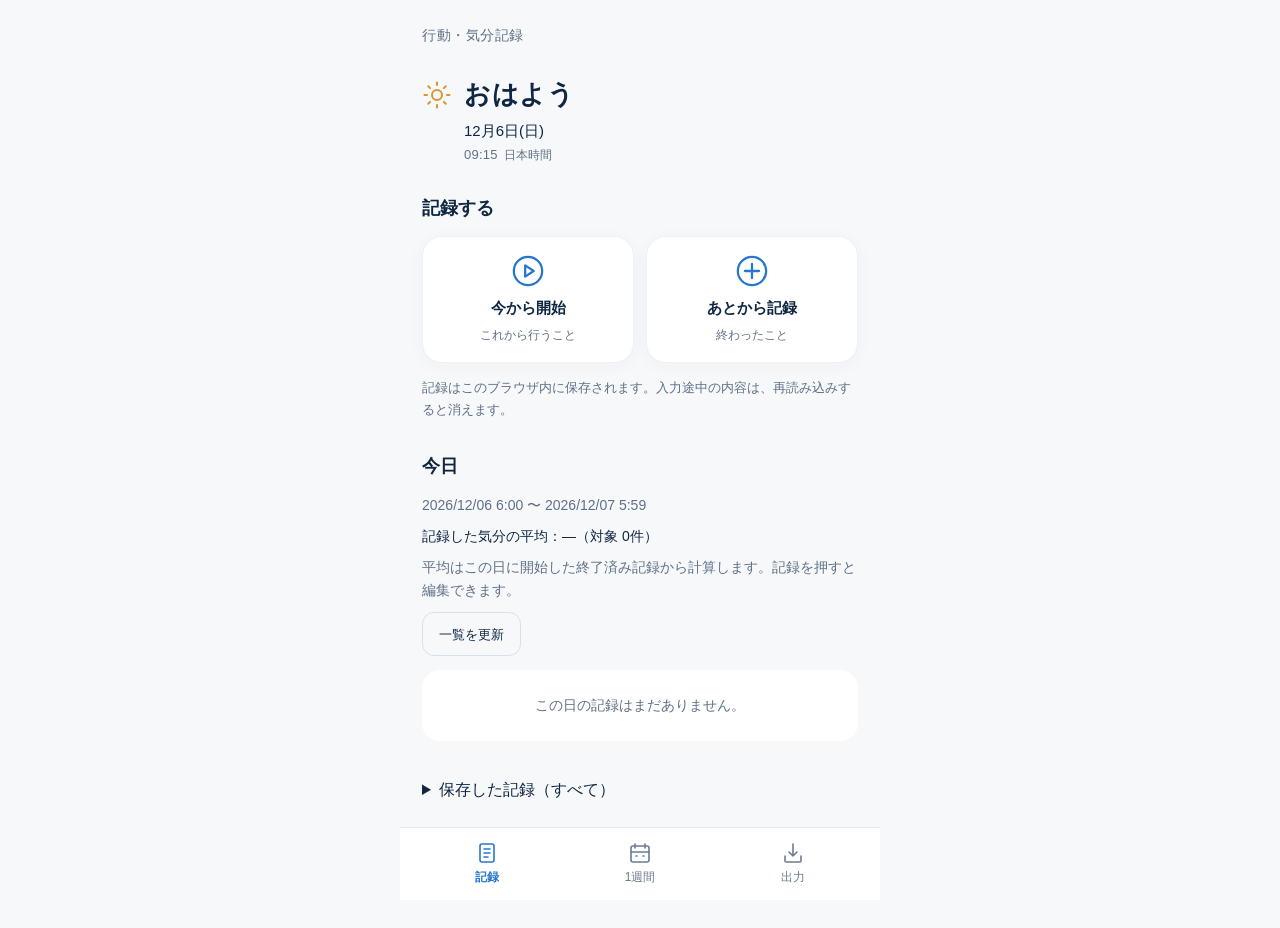
==== docs/index.html @ 2b141ae0 "Initial commit" ====
<!doctype html>
<html lang="ja">
<head>
  <meta charset="utf-8">
  <meta name="viewport" content="width=device-width, initial-scale=1, viewport-fit=cover">
  <meta name="theme-color" content="#f6f7f8">
  <meta name="description" content="日々の行動・気分・体調を記録するアプリ">
  <title>行動・気分記録</title>
  <link rel="icon" href="data:,">
  <link rel="manifest" href="./manifest.webmanifest">
  <link rel="apple-touch-icon" href="./icons/apple-touch-icon.png">
  <meta name="apple-mobile-web-app-capable" content="yes">
  <meta name="apple-mobile-web-app-status-bar-style" content="default">
  <meta name="apple-mobile-web-app-title" content="行動・気分">
  <link rel="stylesheet" href="./styles/main.css">
  <script src="./scripts/app.js" defer></script>
  <script src="./scripts/date-time.js" defer></script>
  <script src="./scripts/db.js" defer></script>
  <script src="./scripts/week.js" defer></script>
  <script src="./scripts/records.js" defer></script>
  <script src="./scripts/print.js" defer></script>
  <script src="./scripts/backup.js" defer></script>
  <script src="./scripts/backup-ui.js" defer></script>
  <script src="./scripts/pwa.js" defer></script>
</head>
<body data-current-page="record">
  <a class="skip-link" href="#main">本文へ移動</a>
  <div class="app-shell">
    <header class="app-header"><h1>行動・気分記録</h1></header>
    <main id="main" tabindex="-1">
      <section id="record" aria-labelledby="record-heading">
        <div class="date-panel"><div class="greeting-line"><svg viewBox="0 0 24 24" aria-hidden="true"><circle cx="12" cy="12" r="4"/><path d="M12 2v2M12 20v2M2 12h2M20 12h2M5 5l1.5 1.5M17.5 17.5 19 19M5 19l1.5-1.5M17.5 6.5 19 5"/></svg><p id="greeting">こんにちは</p></div><p id="current-date">日付を読み込み中</p><div class="clock-line"><time id="current-time" aria-label="現在時刻（日本時間）">--:--</time><span>日本時間</span></div></div>
        <p id="record-message" role="status" class="input-feedback"></p>
        <section id="active-section" aria-labelledby="active-heading" hidden><h2 id="active-heading">進行中</h2><div id="active-record"></div></section>
        <h2 id="record-heading">記録する</h2>
        <div class="record-options">
          <button class="record-option" type="button" data-record-mode="now" aria-pressed="false" aria-controls="record-form"><svg viewBox="0 0 24 24" aria-hidden="true"><circle cx="12" cy="12" r="10"/><path d="m10 8 6 4-6 4Z"/></svg><span>今から開始</span><small>これから行うこと</small></button>
          <button class="record-option" type="button" data-record-mode="past" aria-pressed="false" aria-controls="record-form"><svg viewBox="0 0 24 24" aria-hidden="true"><circle cx="12" cy="12" r="10"/><path d="M12 7v10M7 12h10"/></svg><span>あとから記録</span><small>終わったこと</small></button>
        </div>
        <p class="phase-note" id="storage-note">記録はこのブラウザ内に保存されます。入力途中の内容は、再読み込みすると消えます。</p>
        <form id="record-form" aria-describedby="storage-note" hidden>
          <h3 id="form-heading" tabindex="-1"></h3>
          <fieldset id="now-fields" class="time-fields" disabled hidden>
            <legend>開始日時（日本時間）</legend>
            <p id="now-start"></p>
            <p class="muted">現在時刻を自動入力。終了時刻は設定しません。</p>
          </fieldset>
          <fieldset id="past-fields" class="time-fields" disabled hidden>
            <legend>いつの記録ですか？</legend>
            <label for="record-date">開始日</label>
            <input id="record-date" name="date" type="date" required aria-describedby="date-help">
            <p id="date-help" class="field-help">実際のカレンダーの日付を選んでください。</p>
            <div class="time-row">
              <div><label for="start-time">開始時刻</label><input id="start-time" name="startTime" type="time" step="60" required></div>
            </div>
            <label id="finish-edit-option" class="finish-option" hidden><input id="finish-edit" type="checkbox"> この記録を終了済みにする</label>
            <fieldset id="end-fields">
              <div class="time-row">
                <div><label for="end-date">終了日</label><input id="end-date" name="endDate" type="date" required></div>
                <div><label for="end-time">終了時刻</label><input id="end-time" name="endTime" type="time" step="60" required></div>
              </div>
              <p class="field-help">終了時刻が開始より前なら、終了日は翌日を初期設定します。終了日は手動で変更できます。</p>
            </fieldset>
            <p class="field-help">日時は日本時間です。</p>
          </fieldset>
          <fieldset class="input-section">
            <legend>やったこと <span class="field-help">1つ選択・必須</span></legend>
            <div id="activity-choices" class="activity-grid"></div>
            <div id="custom-activity-field" hidden>
              <label for="custom-activity">その他の内容（必須）</label>
              <input id="custom-activity" name="customActivity" type="text" placeholder="例：通院" disabled>
            </div>
          </fieldset>
          <fieldset class="input-section mood-section" data-mood-band="green">
            <legend><label for="mood">気分</label></legend>
            <div class="mood-value"><output id="mood-value" for="mood">50</output><span> / 100</span></div>
            <input id="mood" name="mood" type="range" min="0" max="100" step="10" value="50" aria-describedby="mood-help">
            <div class="range-endpoints" aria-hidden="true"><span>0</span><span>20</span><span>40</span><span>60</span><span>80</span><span>100</span></div>
            <p id="mood-help" class="field-help">0〜100を10刻みで選べます。</p>
          </fieldset>
          <fieldset class="input-section">
            <legend>体調 <span class="field-help">1つ選択・必須</span></legend>
            <div id="condition-choices" class="condition-grid"></div>
          </fieldset>
          <button id="save-record" class="primary-button" type="submit">保存する</button>
          <button id="cancel-edit" class="secondary-button" type="button" hidden>編集をキャンセル</button>
          <button id="delete-record" class="danger-button" type="button" hidden>この記録を削除</button>
          <p id="input-feedback" role="status" class="input-feedback"></p>
        </form>
        <section class="today" aria-labelledby="today-heading">
          <h2 id="today-heading">今日</h2>
          <p id="today-period" class="field-help"></p>
          <p id="today-average" class="day-average"></p>
          <p class="field-help">平均はこの日に開始した終了済み記録から計算します。記録を押すと編集できます。</p>
          <button id="refresh-records" class="secondary-button" type="button">一覧を更新</button>
          <div id="record-list"><p>記録を読み込んでいます。</p></div>
          <details class="all-records"><summary>保存した記録（すべて）</summary><div id="all-record-list"></div></details>
        </section>
      </section>
      <section id="week" aria-labelledby="week-heading" hidden>
        <h2 id="week-heading" class="page-heading">1週間</h2>
        <div class="week-navigation">
          <button id="previous-week" class="secondary-button" type="button" aria-label="前の週">‹</button>
          <p id="week-range" aria-live="polite"></p>
          <button id="next-week" class="secondary-button" type="button" aria-label="次の週">›</button>
        </div>
        <p class="field-help">金曜〜木曜。それぞれの日は6:00〜翌5:59です。</p>
        <section class="weekly-chart-card" aria-labelledby="weekly-chart-heading"><h3 id="weekly-chart-heading">この週の平均気分</h3><div id="weekly-chart"></div><p class="field-help">日ごとの平均です。記録がない日は線をつなぎません。</p></section>
        <p class="week-help">平均は、開始した所属日の終了済み記録を1件ずつ数えます。時間による重み付けはしません。進行中は対象外です。</p>
        <p class="field-help">6:00をまたぐ記録は各日に該当する時間を表示します。編集すると元の1件が開きます。</p>
        <p id="week-status" role="status">記録を読み込んでいます。</p>
        <div id="week-days"></div>
      </section>
      <section id="output" aria-labelledby="output-heading" hidden>
        <h2 id="output-heading" class="page-heading">出力</h2>
        <div class="output-card pdf-entry-card">
          <svg class="output-icon" viewBox="0 0 24 24" aria-hidden="true"><path d="M6 3h8l4 4v14H6ZM14 3v5h4M9 12h6M9 16h6"/></svg>
          <h3>1週間の記録をPDFで出力</h3><p class="muted">日々の振り返りや、カウンセラーへの提出資料として利用できます。</p>
          <div class="output-period"><label for="print-week-date">出力する期間</label>
          <input id="print-week-date" type="date" required>
          <p id="print-week-range" class="phase-note"></p>
          </div><a id="print-link" class="primary-button print-link" target="_blank" rel="noopener">PDFを作成する</a>
          <p class="phase-note">別タブで内容を確認し、印刷機能からPDFに保存します。密集した記録は詳細ページが追加されます。</p>
        </div>
        <div class="output-card pwa-card">
          <h3>ホーム画面・オフライン</h3>
          <p id="pwa-status" role="status" class="phase-note">オフラインで使う準備をしています。</p>
          <button id="pwa-check" class="secondary-button" type="button" disabled>更新を確認</button>
          <button id="pwa-update" class="secondary-button" type="button" hidden>新しい版に更新して再読み込み</button>
          <p class="field-help">iPhoneはSafariの共有メニューから「ホーム画面に追加」。PCのChromeでは、ブラウザのインストールメニューを使います。</p>
          <p class="field-help">最初は通信できる状態で開き、準備完了を確認してください。記録は端末・ブラウザごとに保存されます。</p>
        </div>
        <div class="output-card" id="backup-panel">
          <h3>バックアップ・復元</h3>
          <p class="muted">進行中を含む全記録をJSONファイルに保存できます。</p>
          <fieldset id="backup-controls">
            <legend class="backup-legend">JSONバックアップ</legend>
            <button id="backup-export" class="secondary-button" type="button">バックアップを準備</button>
            <a id="backup-download" class="primary-button print-link" hidden>JSONファイルを保存</a>
            <p class="field-help">保存リンクを押した後、端末にファイルが保存されたことを確認してください。</p>
            <label for="backup-file">復元するJSONファイル</label>
            <input id="backup-file" type="file" accept=".json,application/json">
            <label for="backup-mode">復元方法</label>
            <select id="backup-mode"><option value="append">現在のデータに追加</option><option value="replace">現在のデータを置き換える</option></select>
            <p class="field-help">追加では同じIDの記録をスキップします。別のIDで時間が重なる記録は、そのまま追加されます。</p>
            <button id="backup-review" class="secondary-button" type="button">復元内容を確認</button>
            <details class="backup-delete"><summary>全記録の削除</summary>
              <p>このブラウザの全記録を削除します。先にバックアップを保存してください。</p>
              <button id="backup-clear" class="danger-button" type="button">全記録削除の確認へ</button>
            </details>
          </fieldset>
          <p id="backup-status" role="status" class="input-feedback"></p>
          <dialog id="backup-dialog" aria-labelledby="backup-dialog-title" aria-describedby="backup-summary">
            <h3 id="backup-dialog-title" tabindex="-1"></h3>
            <p id="backup-summary"></p>
            <p id="backup-warning"></p>
            <a id="backup-before-download" class="secondary-button" hidden>処理前のJSONを保存</a>
            <details id="backup-details"><summary>読み込んだ記録を見る</summary><ul id="backup-records"></ul></details>
            <p id="backup-final-note" hidden>最終確認です。この操作はアプリ上で元に戻せません。処理前のバックアップを保存したか確認してください。</p>
            <div class="backup-actions"><button id="backup-cancel" class="secondary-button" type="button">キャンセル</button><button id="backup-confirm" class="primary-button" type="button">追加する</button></div>
          </dialog>
        </div>
      </section>
      <noscript><p class="phase-note">このアプリの利用にはJavaScriptを有効にしてください。</p></noscript>
    </main>
    <nav class="bottom-nav" aria-label="メインナビゲーション">
      <button type="button" data-page="record" aria-controls="record" aria-current="page"><svg viewBox="0 0 24 24" aria-hidden="true"><rect x="5" y="3" width="14" height="18" rx="2"/><path d="M9 8h6M9 12h6M9 16h4"/></svg><span>記録</span></button>
      <button type="button" data-page="week" aria-controls="week"><svg viewBox="0 0 24 24" aria-hidden="true"><rect x="3" y="5" width="18" height="16" rx="2"/><path d="M7 3v4M17 3v4M3 11h18M8 15h1M15 15h1"/></svg><span>1週間</span></button>
      <button type="button" data-page="output" aria-controls="output"><svg viewBox="0 0 24 24" aria-hidden="true"><path d="M12 3v12m-4-4 4 4 4-4M4 15v5a1 1 0 0 0 1 1h14a1 1 0 0 0 1-1v-5"/></svg><span>出力</span></button>
    </nav>
  </div>
</body>
</html>
---- docs/styles/main.css ----
:root { color-scheme: light; font-family: -apple-system, BlinkMacSystemFont, "Hiragino Sans", "Segoe UI", "Yu Gothic UI", "Meiryo", sans-serif; color: #0f2742; background: #f7f8fa; font-size: 16px; line-height: 1.65; }
* { box-sizing: border-box; }
body { margin: 0; }
button { font: inherit; }
button, a { -webkit-tap-highlight-color: transparent; }
button:focus-visible, a:focus-visible { outline: 3px solid #366b8a; outline-offset: 4px; }
[hidden] { display: none !important; }
.app-shell { max-width: 680px; margin: 0 auto; }
.app-header { display: flex; align-items: center; justify-content: space-between; gap: 12px; padding: 24px 24px 12px; padding-top: max(24px, env(safe-area-inset-top)); }
h1 { margin: 0; font-size: 1.125rem; font-weight: 650; }
.version { color: #626b73; font-size: .875rem; white-space: nowrap; }
main { padding: 12px 24px calc(140px + env(safe-area-inset-bottom)); }
h2 { margin: 0 0 16px; font-size: 1.125rem; font-weight: 650; }
h3 { margin: 0 0 8px; font-size: 1rem; }
p { margin: 0; }
.date-panel { margin-bottom: 32px; padding: 22px 0 20px; border-bottom: 1px solid #dfe3e6; }
#current-date { font-size: 1rem; }
#current-time { display: block; font-size: 3.5rem; font-weight: 500; font-variant-numeric: tabular-nums; letter-spacing: -.03em; line-height: 1.35; margin: 4px 0; }
.muted { color: #626b73; font-size: .9375rem; }
.record-options { display: grid; gap: 12px; }
.record-option { display: flex; flex-direction: column; text-align: left; gap: 4px; width: 100%; padding: 20px; border-radius: 14px; border: 1px solid #d9dfe2; background: #fff; color: #30383d; }
.record-option span { font-size: 1.125rem; font-weight: 600; }
.record-option small { font-size: .9375rem; color: #626b73; }
.record-option:disabled { opacity: 1; cursor: not-allowed; }
.phase-note { font-size: .875rem; color: #626b73; margin-top: 14px; }
.today { margin-top: 32px; }
.empty-state { border: 1px dashed #ccd3d8; border-radius: 14px; padding: 28px 18px; text-align: center; }
.empty-state .muted { margin-top: 8px; }
.page-heading { margin-top: 28px; margin-bottom: 24px; font-size: 1.5rem; }
.output-card { background: #fff; border: 1px solid #dfe3e6; border-radius: 14px; padding: 22px; margin-bottom: 16px; }
.bottom-nav { position: fixed; bottom: 0; left: 50%; transform: translateX(-50%); width: 100%; max-width: 680px; display: grid; grid-template-columns: repeat(3, minmax(0, 1fr)); gap: 6px; background: #fff; border-top: 1px solid #dfe3e6; padding: 10px 16px calc(10px + env(safe-area-inset-bottom)); }
.bottom-nav button { min-height: 64px; display: flex; flex-direction: column; align-items: center; justify-content: center; gap: 4px; border: 0; border-radius: 10px; background: transparent; color: #626b73; cursor: pointer; font-size: .9375rem; }
.bottom-nav button[aria-current="page"] { color: #30383d; background: #eef1f3; font-weight: 650; }
.bottom-nav button:hover { background: #f1f3f5; }
.bottom-nav svg { width: 22px; height: 22px; fill: none; stroke: currentColor; stroke-width: 1.6; stroke-linecap: round; stroke-linejoin: round; }
.skip-link { position: fixed; top: 8px; left: 8px; transform: translateY(-160%); z-index: 2; background: white; padding: 12px; color: #30383d; }
.skip-link:focus { transform: translateY(0); }
@media (max-width: 360px) { .app-header { padding-left: 16px; padding-right: 16px; } main { padding-left: 16px; padding-right: 16px; } }

/* Phase 2：入力画面 */
.record-option { cursor: pointer; }
.record-option[aria-pressed="true"] { border-color: #526774; background: #edf1f4; }
.record-option:hover { border-color: #526774; }
#record-form { margin-top: 28px; }
#form-heading { font-size: 1.25rem; scroll-margin-top: 20px; }
fieldset { min-width: 0; margin: 0; padding: 0; border: 0; }
legend { padding: 0; font-weight: 600; margin-bottom: 14px; }
.time-fields, .input-section { margin-top: 24px; padding-bottom: 24px; border-bottom: 1px solid #dfe3e6; }
.field-help { color: #626b73; font-size: .875rem; font-weight: 400; }
label { display: block; }
input { font: inherit; color: inherit; }
input[type="date"], input[type="time"], input[type="text"] { display: block; width: 100%; min-width: 0; max-width: 100%; min-height: 48px; margin-top: 6px; padding: 10px 12px; border: 1px solid #bac4cb; border-radius: 8px; background: #fff; }
input:focus-visible { outline: 3px solid #366b8a; outline-offset: 3px; }
.time-row { display: grid; grid-template-columns: repeat(2, minmax(0, 1fr)); gap: 16px; margin: 16px 0 8px; }
.time-row > div { min-width: 0; }
.activity-grid { display: grid; grid-template-columns: repeat(3, minmax(0, 1fr)); gap: 10px; }
.condition-grid { display: grid; grid-template-columns: repeat(3, minmax(0, 1fr)); gap: 10px; }
.choice { position: relative; cursor: pointer; min-width: 0; }
.choice input { position: absolute; width: 18px; height: 18px; top: 8px; left: 8px; margin: 0; accent-color: #526774; }
.choice-content { display: flex; flex-direction: column; align-items: center; justify-content: center; gap: 7px; height: 100%; min-height: 96px; padding: 28px 6px 12px; background: #fff; border: 1px solid #cdd5db; border-radius: 10px; font-size: .9375rem; overflow-wrap: anywhere; }
.choice input:checked + .choice-content { background: #edf1f4; border-color: #526774; font-weight: 600; }
.choice input:focus-visible { outline: none; }
.choice input:focus-visible + .choice-content { outline: 3px solid #366b8a; outline-offset: 3px; }
.choice svg { width: 28px; height: 28px; stroke: currentColor; fill: none; stroke-width: 1.6; stroke-linecap: round; stroke-linejoin: round; }
#custom-activity-field { margin-top: 18px; }
.mood-section { --mood-color: #b8d7be; }
.mood-section[data-mood-band="dark-blue"] { --mood-color: #406887; }
.mood-section[data-mood-band="light-blue"] { --mood-color: #bbd7e8; }
.mood-section[data-mood-band="light-orange"] { --mood-color: #f2d3ae; }
.mood-section[data-mood-band="dark-orange"] { --mood-color: #bb682f; }
.mood-value { display: flex; align-items: baseline; gap: 6px; margin-bottom: 10px; }
#mood-value { display: inline-block; min-width: 112px; padding: 4px 12px; border-radius: 12px; text-align: center; background: var(--mood-color); color: #263238; font-size: 2.5rem; font-weight: 600; font-variant-numeric: tabular-nums; }
[data-mood-band="dark-blue"] #mood-value, [data-mood-band="dark-orange"] #mood-value { color: #fff; }
#mood { display: block; width: 100%; min-height: 44px; margin: 0; accent-color: #526774; cursor: pointer; }
.range-endpoints { display: flex; justify-content: space-between; color: #626b73; font-size: .875rem; }
.primary-button { width: 100%; min-height: 52px; border: 1px solid #405563; border-radius: 10px; background: #405563; color: #fff; margin-top: 24px; padding: 12px; cursor: pointer; }
.primary-button:hover { background: #304552; }
.input-feedback { margin-top: 16px; font-size: .9375rem; }
input, .primary-button, .choice { scroll-margin-bottom: 120px; }
@media (max-width: 360px) { .activity-grid { grid-template-columns: repeat(2, minmax(0, 1fr)); } .time-row { gap: 10px; } }

/* Phase 3：進行中・保存済み記録 */
#active-section { margin: 24px 0; padding: 20px; border: 1px solid #b7c5ce; border-radius: 14px; background: #edf1f4; }
#active-section .primary-button { margin-top: 10px; }
.record-row { display: block; width: 100%; text-align: left; white-space: pre-line; overflow-wrap: anywhere; min-height: 64px; margin-top: 12px; padding: 16px; background: #fff; border: 1px solid #cdd5db; border-radius: 10px; color: inherit; cursor: pointer; }
.record-row:hover { border-color: #526774; }
.secondary-button, .danger-button { min-height: 48px; margin: 12px 8px 12px 0; padding: 10px 16px; border: 1px solid #aebbc4; border-radius: 8px; background: #fff; color: #30383d; cursor: pointer; }
.danger-button { color: #923a38; border-color: #b78280; }
.finish-option { margin: 18px 0; padding: 12px; background: #edf1f4; border-radius: 8px; }
.finish-option input { width: 20px; height: 20px; vertical-align: middle; }
#record-message:not(:empty) { padding: 14px; background: #fff; border: 1px solid #cdd5db; border-radius: 8px; margin-bottom: 20px; }
#record button:disabled { cursor: wait; opacity: .65; }
.record-row-time { display: block; font-size: .9375rem; }
.record-row-details { display: flex; flex-wrap: wrap; align-items: center; gap: 8px 14px; margin-top: 10px; white-space: normal; }
.record-detail { display: inline-flex; align-items: center; gap: 6px; min-width: 0; }
.record-detail svg { width: 24px; height: 24px; flex-shrink: 0; stroke: currentColor; fill: none; stroke-width: 1.6; stroke-linecap: round; stroke-linejoin: round; }
.record-mood { font-variant-numeric: tabular-nums; white-space: nowrap; }

/* Phase 4：6:00区切りの週間表示 */
.week-navigation { display: grid; grid-template-columns: auto minmax(0, 1fr) auto; align-items: center; gap: 12px; margin-bottom: 16px; }
.week-navigation .secondary-button { margin: 0; }
#week-range { text-align: center; font-variant-numeric: tabular-nums; font-weight: 600; }
.week-help { margin: 16px 0 8px; font-size: .9375rem; }
.week-day { margin-top: 20px; padding: 20px; border: 1px solid #d4dce1; border-radius: 14px; background: #fff; }
.week-day h3 { font-size: 1.125rem; }
.day-average { margin: 10px 0; font-size: 1rem; font-variant-numeric: tabular-nums; }
.all-records { margin-top: 24px; }
.all-records summary { min-height: 48px; padding: 12px 0; cursor: pointer; }
.all-records summary:focus-visible { outline: 3px solid #366b8a; outline-offset: 3px; }
#week-status:not(:empty) { margin-top: 16px; }
.print-link { display: block; text-align: center; text-decoration: none; }
.print-link[aria-disabled="true"] { opacity: .6; cursor: not-allowed; }
.output-card label { margin-top: 18px; }
.backup-legend { margin-top: 20px; }
#backup-file, #backup-mode { display: block; width: 100%; max-width: 100%; min-height: 48px; margin-top: 8px; font: inherit; }
#backup-mode { background: white; color: inherit; border: 1px solid #bac4cb; border-radius: 8px; padding: 10px; }
.backup-delete { margin-top: 24px; padding-top: 18px; border-top: 1px solid #dfe3e6; }
.backup-delete summary, #backup-details summary { padding: 12px 0; cursor: pointer; }
#backup-dialog { width: min(560px, calc(100% - 32px)); max-height: 85vh; overflow: auto; padding: 24px; border: 1px solid #cdd5db; border-radius: 14px; color: #30383d; }
#backup-dialog::backdrop { background: rgb(30 40 50 / .4); }
#backup-dialog p { margin: 16px 0; white-space: pre-line; overflow-wrap: anywhere; }
#backup-records { max-height: 220px; overflow: auto; padding-left: 24px; overflow-wrap: anywhere; }
#backup-records li { margin: 12px 0; white-space: pre-line; }
.backup-actions { display: flex; gap: 12px; flex-wrap: wrap; }
.backup-actions button { flex: 1; width: auto; margin: 12px 0 0; }
#backup-panel [hidden] { display: none !important; }
#backup-panel button:disabled { opacity: .6; cursor: wait; }
/* アプリ画面のみ：Soft iOS UI。印刷ページはこのCSSを読み込まない。 */
:root { --ink: #0f2742; --secondary: #607086; --accent: #2877ce; --line: #e5ebf1; --soft-blue: #eaf4ff; --card-shadow: 0 3px 18px rgb(35 62 88 / .035); }
.app-shell { max-width: 480px; }
.app-header { padding: max(24px, env(safe-area-inset-top)) max(22px, env(safe-area-inset-right)) 0 max(22px, env(safe-area-inset-left)); }
.app-header h1 { font-size: .875rem; color: var(--secondary); font-weight: 500; letter-spacing: .04em; }
main { padding: 14px max(22px, env(safe-area-inset-right)) calc(112px + env(safe-area-inset-bottom)) max(22px, env(safe-area-inset-left)); }
h2 { font-size: 1.125rem; font-weight: 700; margin-bottom: 12px; }
h3 { font-weight: 650; }
.muted, .field-help, .phase-note { color: var(--secondary); }
.page-heading { font-size: 1.65rem; margin: 10px 0 24px; letter-spacing: .02em; }
.date-panel { position: relative; border: 0; padding: 12px 0 0; margin-bottom: 28px; }
.greeting-line { display: flex; align-items: center; gap: 12px; font-size: 1.65rem; font-weight: 700; letter-spacing: .02em; }
.greeting-line svg { width: 30px; height: 30px; stroke: #dc952e; fill: none; stroke-width: 1.6; stroke-linecap: round; flex-shrink: 0; }
#current-date { margin: 2px 0 0 42px; font-size: .9375rem; }
.clock-line { display: flex; align-items: baseline; gap: 6px; margin: 3px 0 0 42px; font-size: .75rem; color: var(--secondary); }
#current-time { display: inline; font-size: .8125rem; margin: 0; letter-spacing: .02em; }
.record-options { grid-template-columns: repeat(2, minmax(0, 1fr)); gap: 12px; }
.record-option { align-items: center; text-align: center; min-height: 116px; padding: 17px 6px; gap: 5px; border: 1px solid #edf1f5; border-radius: 20px; color: var(--ink); box-shadow: var(--card-shadow); }
.record-option svg { width: 34px; height: 34px; fill: none; stroke: var(--accent); stroke-width: 1.6; stroke-linecap: round; stroke-linejoin: round; margin-bottom: 3px; }
.record-option span { font-size: .9375rem; font-weight: 650; }
.record-option small { font-size: .75rem; color: var(--secondary); }
.record-option[aria-pressed="true"] { background: var(--soft-blue); border-color: #90bfee; box-shadow: inset 0 0 0 1px #90bfee; }
.record-option:hover { border-color: #90bfee; }
#storage-note { font-size: .8125rem; line-height: 1.65; margin-top: 14px; }
#record-form { margin-top: 26px; }
#form-heading { font-size: 1.125rem; }
.time-fields { padding: 18px; border: 1px solid var(--line); background: #fff; border-radius: 18px; margin-top: 18px; }
.input-section { margin-top: 26px; padding-bottom: 0; border: 0; }
legend { margin-bottom: 12px; }
legend .field-help { font-size: .75rem; margin-left: 6px; }
input[type="date"], input[type="time"], input[type="text"], #backup-mode { border-color: #d8e1e9; border-radius: 12px; min-height: 48px; background: #fcfdff; }
.activity-grid { grid-template-columns: repeat(4, minmax(0, 1fr)); gap: 8px; }
.condition-grid { gap: 10px; }
.choice-content { min-height: 88px; padding: 16px 3px 12px; border: 1px solid #e5ebf1; border-radius: 18px; font-size: .8125rem; box-shadow: var(--card-shadow); color: var(--ink); }
.choice input { width: 1px; height: 1px; opacity: 0; top: 50%; left: 50%; }
.choice input:checked + .choice-content { background: var(--soft-blue); border-color: #90bfee; box-shadow: inset 0 0 0 1px #90bfee; }
.choice input:checked + .choice-content::after { content: "✓"; position: absolute; top: 4px; right: 7px; color: #2268b3; font-size: .75rem; font-weight: 700; }
.choice svg { width: 28px; height: 28px; }
.condition-grid .choice-content { font-size: .875rem; min-height: 96px; }
.mood-section { --mood-color: #cfedde; --mood-ink: #287451; background: #fff; border: 1px solid #edf1f5; border-radius: 20px; padding: 18px; box-shadow: var(--card-shadow); }
.mood-section legend { float: left; margin: 0; }
.mood-section[data-mood-band="dark-blue"] { --mood-color: #b3d6fb; --mood-ink: #2467ae; }
.mood-section[data-mood-band="light-blue"] { --mood-color: #d4eafa; --mood-ink: #356c94; }
.mood-section[data-mood-band="green"] { --mood-color: #cfedde; --mood-ink: #287451; }
.mood-section[data-mood-band="light-orange"] { --mood-color: #ffe2b9; --mood-ink: #9a5a13; }
.mood-section[data-mood-band="dark-orange"] { --mood-color: #ffc39d; --mood-ink: #a04d1e; }
.mood-value { justify-content: flex-end; margin: -5px 0 10px; }
#mood-value { background: transparent; color: var(--mood-ink); min-width: 0; padding: 0; line-height: 1.2; font-size: 2.2rem; font-weight: 650; }
[data-mood-band="dark-blue"] #mood-value, [data-mood-band="dark-orange"] #mood-value { color: var(--mood-ink); }
.mood-value > span { font-size: .75rem; color: var(--secondary); }
#mood { appearance: none; -webkit-appearance: none; background: transparent; width: 100%; height: 44px; min-height: 44px; clear: both; }
#mood::-webkit-slider-runnable-track { height: 6px; border-radius: 8px; background: linear-gradient(to right, #80b7f3, #b5dafa 35%, #98d8bb 50%, #ffd38f 70%, #ffb184); }
#mood::-moz-range-track { height: 6px; border-radius: 8px; background: linear-gradient(to right, #80b7f3, #b5dafa 35%, #98d8bb 50%, #ffd38f 70%, #ffb184); }
#mood::-webkit-slider-thumb { appearance: none; -webkit-appearance: none; height: 28px; width: 28px; margin-top: -11px; border: 2px solid var(--mood-color); border-radius: 50%; background: #fff; box-shadow: 0 2px 7px rgb(20 50 80 / .18); }
#mood::-moz-range-thumb { height: 25px; width: 25px; border: 2px solid var(--mood-color); border-radius: 50%; background: #fff; box-shadow: 0 2px 7px rgb(20 50 80 / .18); }
.range-endpoints { font-size: .75rem; }
#mood-help { margin-top: 10px; font-size: .75rem; }
.primary-button { background: var(--accent); border-color: var(--accent); border-radius: 26px; min-height: 52px; font-weight: 650; }
.primary-button:hover { background: #1e65b3; border-color: #1e65b3; }
.secondary-button, .danger-button { border-radius: 12px; border-color: #d8e1e9; color: var(--ink); }
.danger-button { color: #a04246; border-color: #edcdd0; }
#active-section { background: #e8f6f0; border: 1px solid #ddf0e7; border-radius: 20px; padding: 20px; box-shadow: none; }
#active-section h2 { font-size: 1rem; }
#active-record .record-row { background: transparent; padding: 8px 0 12px; border: 0; margin: 0; }
#active-record .record-row-details { font-size: 1rem; }
#active-section .primary-button { background: #fff1f3; color: #b74455; border-color: #f7dbe0; min-height: 46px; margin-top: 10px; }
.today { margin-top: 32px; }
#record-list, #all-record-list { background: #fff; border-radius: 18px; overflow: hidden; }
.record-row { border: 0; border-bottom: 1px solid #edf1f5; border-radius: 0; margin: 0; padding: 15px 14px; background: #fff; min-height: 76px; }
.record-row:last-child { border-bottom: 0; }
.record-row:hover { background: #f6faff; }
.record-row:focus-visible { outline-offset: -3px; }
.record-row-time { color: var(--secondary); font-size: .8125rem; }
.record-row-details { margin-top: 6px; gap: 6px 12px; font-size: .875rem; }
.record-detail:first-child { font-weight: 650; }
.record-detail svg { width: 22px; height: 22px; }
.record-mood { font-size: .8755rem; }
.day-average { font-size: .875rem; margin: 8px 0; }
#refresh-records { font-size: .8125rem; min-height: 44px; margin: 10px 0 14px; background: transparent; }
.empty-state { border: 0; padding: 24px 14px; color: var(--secondary); font-size: .875rem; }
.week-navigation { grid-template-columns: 44px minmax(0, 1fr) 44px; gap: 7px; margin-bottom: 12px; }
.week-navigation .secondary-button { min-height: 44px; padding: 0; font-size: 1.65rem; background: #edf2f7; border: 0; border-radius: 50%; }
#week-range { grid-column: auto; grid-row: auto; font-size: .875rem; font-weight: 500; }
.weekly-chart-card { background: #fff; padding: 20px 16px 16px; border: 1px solid #edf1f5; border-radius: 20px; margin-top: 22px; box-shadow: var(--card-shadow); }
.weekly-chart-card h3 { margin-bottom: 10px; }
#weekly-chart svg { display: block; width: 100%; height: auto; overflow: visible; }
.weekly-chart-card .field-help { font-size: .75rem; margin-top: 8px; }
.week-help { font-size: .8125rem; }
#week > .field-help { font-size: .8125rem; }
.week-day { margin-top: 12px; padding: 16px; border: 1px solid #eaf0f5; border-radius: 18px; box-shadow: var(--card-shadow); }
.week-day h3 { font-size: 1rem; }
.week-day[data-weekday="6"] { background: #eef7ff; border-color: #dcecfb; }
.week-day[data-weekday="0"] { background: #fff3f6; border-color: #f7e6ed; }
.week-day .record-row { padding: 12px 0; background: transparent; }
.week-day .field-help { font-size: .8125rem; }
.output-card { border: 1px solid #edf1f5; border-radius: 20px; padding: 22px; box-shadow: var(--card-shadow); margin-bottom: 22px; }
.pdf-entry-card { text-align: center; }
.pdf-entry-card .muted { font-size: .875rem; margin-top: 10px; line-height: 1.9; }
.output-icon { width: 48px; height: 48px; padding: 9px; border-radius: 50%; background: var(--soft-blue); stroke: var(--accent); fill: none; stroke-width: 1.6; stroke-linecap: round; stroke-linejoin: round; margin-bottom: 12px; }
.output-period { text-align: left; background: #f7f9fc; border-radius: 14px; padding: 14px; margin-top: 22px; }
.output-period label { margin: 0 0 6px; font-size: .875rem; font-weight: 650; }
.output-period .phase-note { font-size: .8125rem; margin-top: 8px; }
.pdf-entry-card > .phase-note { font-size: .8125rem; text-align: left; }
#backup-dialog { border-radius: 20px; color: var(--ink); }
.bottom-nav { max-width: 480px; padding: 8px max(14px, env(safe-area-inset-right)) calc(8px + env(safe-area-inset-bottom)) max(14px, env(safe-area-inset-left)); background: rgb(255 255 255 / .96); border-color: var(--line); z-index: 5; }
.bottom-nav button { min-height: 56px; font-size: .75rem; color: #6d7c90; gap: 3px; }
.bottom-nav button[aria-current="page"] { background: transparent; color: var(--accent); font-weight: 700; }
.bottom-nav button:hover { background: #f5f8fc; }
.bottom-nav svg { width: 24px; height: 24px; }
button, .primary-button, .choice-content { transition: background-color 140ms ease, border-color 140ms ease, transform 140ms ease; }
button:active:not(:disabled), .choice:active .choice-content { transform: scale(.98); }
button:focus-visible, a:focus-visible, input:focus-visible, summary:focus-visible { outline-color: #2268b3; }
@media (max-width: 360px) {
  main { padding-left: max(16px, env(safe-area-inset-left)); padding-right: max(16px, env(safe-area-inset-right)); }
  .app-header { padding-left: max(16px, env(safe-area-inset-left)); padding-right: max(16px, env(safe-area-inset-right)); }
  .activity-grid { grid-template-columns: repeat(3, minmax(0, 1fr)); }
  .record-options { gap: 10px; }
  .record-option span { font-size: .875rem; }
  .output-card { padding: 18px; }
  #week-range { font-size: .75rem; }
  .week-navigation { gap: 4px; }
}
@media (prefers-reduced-motion: reduce) { button, .primary-button, .choice-content { transition: none; } button:active:not(:disabled), .choice:active .choice-content { transform: none; } }
@media (max-width: 480px) {
  .week-day { padding: 16px; }
}
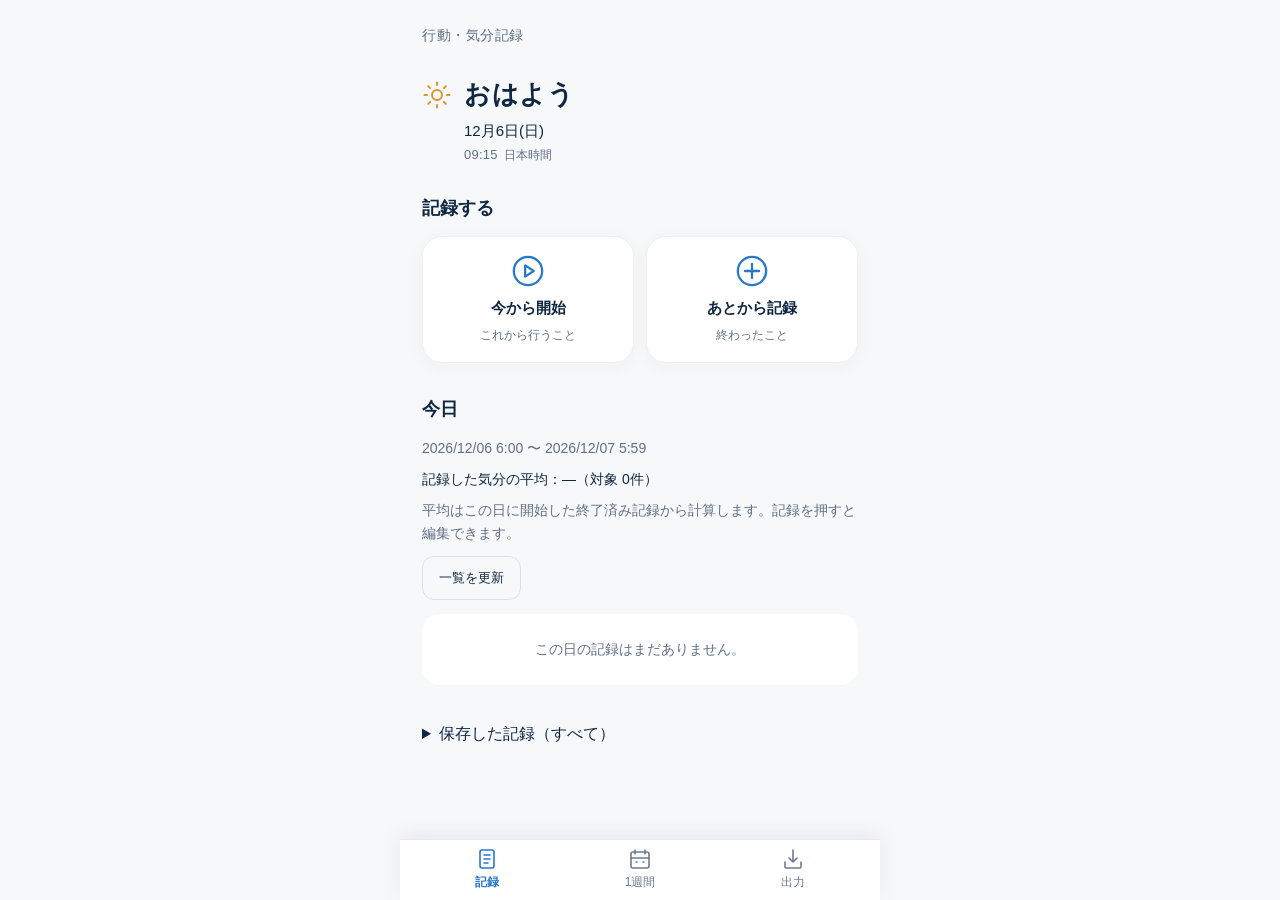
==== commit 81756fd3: "Refine iPhone UI and record time input" ====
--- a/docs/index.html
+++ b/docs/index.html
@@ -37,8 +37,7 @@
           <button class="record-option" type="button" data-record-mode="now" aria-pressed="false" aria-controls="record-form"><svg viewBox="0 0 24 24" aria-hidden="true"><circle cx="12" cy="12" r="10"/><path d="m10 8 6 4-6 4Z"/></svg><span>今から開始</span><small>これから行うこと</small></button>
           <button class="record-option" type="button" data-record-mode="past" aria-pressed="false" aria-controls="record-form"><svg viewBox="0 0 24 24" aria-hidden="true"><circle cx="12" cy="12" r="10"/><path d="M12 7v10M7 12h10"/></svg><span>あとから記録</span><small>終わったこと</small></button>
         </div>
-        <p class="phase-note" id="storage-note">記録はこのブラウザ内に保存されます。入力途中の内容は、再読み込みすると消えます。</p>
-        <form id="record-form" aria-describedby="storage-note" hidden>
+        <form id="record-form" hidden>
           <h3 id="form-heading" tabindex="-1"></h3>
           <fieldset id="now-fields" class="time-fields" disabled hidden>
             <legend>開始日時（日本時間）</legend>
@@ -46,22 +45,18 @@
             <p class="muted">現在時刻を自動入力。終了時刻は設定しません。</p>
           </fieldset>
           <fieldset id="past-fields" class="time-fields" disabled hidden>
-            <legend>いつの記録ですか？</legend>
-            <label for="record-date">開始日</label>
-            <input id="record-date" name="date" type="date" required aria-describedby="date-help">
-            <p id="date-help" class="field-help">実際のカレンダーの日付を選んでください。</p>
-            <div class="time-row">
-              <div><label for="start-time">開始時刻</label><input id="start-time" name="startTime" type="time" step="60" required></div>
+            <div class="date-time-row">
+              <div><label for="record-date">開始日</label><input id="record-date" name="date" type="date" required></div>
+              <div><label for="start-time">開始時刻</label><input id="start-time" name="startTime" type="time" step="600" required></div>
             </div>
             <label id="finish-edit-option" class="finish-option" hidden><input id="finish-edit" type="checkbox"> この記録を終了済みにする</label>
             <fieldset id="end-fields">
-              <div class="time-row">
+              <div class="date-time-row">
                 <div><label for="end-date">終了日</label><input id="end-date" name="endDate" type="date" required></div>
-                <div><label for="end-time">終了時刻</label><input id="end-time" name="endTime" type="time" step="60" required></div>
+                <div><label for="end-time">終了時刻</label><input id="end-time" name="endTime" type="time" step="600" required></div>
               </div>
-              <p class="field-help">終了時刻が開始より前なら、終了日は翌日を初期設定します。終了日は手動で変更できます。</p>
+              <p class="field-help date-time-help">終了時刻が開始より前の場合は翌日として扱います。</p>
             </fieldset>
-            <p class="field-help">日時は日本時間です。</p>
           </fieldset>
           <fieldset class="input-section">
             <legend>やったこと <span class="field-help">1つ選択・必須</span></legend>
--- a/docs/styles/main.css
+++ b/docs/styles/main.css
@@ -33,8 +33,8 @@
 .bottom-nav button[aria-current="page"] { color: #30383d; background: #eef1f3; font-weight: 650; }
 .bottom-nav button:hover { background: #f1f3f5; }
 .bottom-nav svg { width: 22px; height: 22px; fill: none; stroke: currentColor; stroke-width: 1.6; stroke-linecap: round; stroke-linejoin: round; }
-.skip-link { position: fixed; top: 8px; left: 8px; transform: translateY(-160%); z-index: 2; background: white; padding: 12px; color: #30383d; }
-.skip-link:focus { transform: translateY(0); }
+.skip-link { position: fixed; top: 8px; left: -9999px; z-index: 2; background: white; padding: 12px; color: #30383d; }
+.skip-link:focus-visible { left: 8px; }
 @media (max-width: 360px) { .app-header { padding-left: 16px; padding-right: 16px; } main { padding-left: 16px; padding-right: 16px; } }
 
 /* Phase 2：入力画面 */
@@ -130,7 +130,7 @@
 .app-shell { max-width: 480px; }
 .app-header { padding: max(24px, env(safe-area-inset-top)) max(22px, env(safe-area-inset-right)) 0 max(22px, env(safe-area-inset-left)); }
 .app-header h1 { font-size: .875rem; color: var(--secondary); font-weight: 500; letter-spacing: .04em; }
-main { padding: 14px max(22px, env(safe-area-inset-right)) calc(112px + env(safe-area-inset-bottom)) max(22px, env(safe-area-inset-left)); }
+main { padding: 14px max(22px, env(safe-area-inset-right)) calc(84px + env(safe-area-inset-bottom)) max(22px, env(safe-area-inset-left)); }
 h2 { font-size: 1.125rem; font-weight: 700; margin-bottom: 12px; }
 h3 { font-weight: 650; }
 .muted, .field-help, .phase-note { color: var(--secondary); }
@@ -149,13 +149,22 @@
 .record-option[aria-pressed="true"] { background: var(--soft-blue); border-color: #90bfee; box-shadow: inset 0 0 0 1px #90bfee; }
 .record-option:hover { border-color: #90bfee; }
 #storage-note { font-size: .8125rem; line-height: 1.65; margin-top: 14px; }
-#record-form { margin-top: 26px; }
-#form-heading { font-size: 1.125rem; }
-.time-fields { padding: 18px; border: 1px solid var(--line); background: #fff; border-radius: 18px; margin-top: 18px; }
-.input-section { margin-top: 26px; padding-bottom: 0; border: 0; }
-legend { margin-bottom: 12px; }
+#record-form { margin-top: 20px; }
+#form-heading { font-size: 1.0625rem; }
+#form-heading:focus { outline: none; }
+#form-heading:focus-visible { outline: 3px solid #2268b3; outline-offset: 4px; border-radius: 6px; }
+#form-heading[data-auto-focus]:focus-visible { outline: none; }
+.time-fields { padding: 14px; border: 1px solid var(--line); background: #fff; border-radius: 16px; margin-top: 14px; }
+.input-section { margin-top: 20px; padding-bottom: 0; border: 0; }
+legend { margin-bottom: 10px; }
 legend .field-help { font-size: .75rem; margin-left: 6px; }
-input[type="date"], input[type="time"], input[type="text"], #backup-mode { border-color: #d8e1e9; border-radius: 12px; min-height: 48px; background: #fcfdff; }
+input[type="date"], input[type="time"], input[type="text"], #backup-mode { border-color: #d8e1e9; border-radius: 12px; min-height: 48px; padding: 8px 10px; font-size: 16px; background: #fcfdff; }
+.date-time-row { display: grid; grid-template-columns: minmax(0, 1.35fr) minmax(0, 1fr); gap: 10px; margin: 0 0 12px; }
+.date-time-row > div { min-width: 0; }
+.date-time-row label { font-size: .875rem; font-weight: 600; }
+.date-time-row input { margin-top: 4px; }
+#end-fields { margin: 0; padding: 0; border: 0; }
+.date-time-help { margin: -3px 0 0; font-size: .75rem; line-height: 1.5; }
 .activity-grid { grid-template-columns: repeat(4, minmax(0, 1fr)); gap: 8px; }
 .condition-grid { gap: 10px; }
 .choice-content { min-height: 88px; padding: 16px 3px 12px; border: 1px solid #e5ebf1; border-radius: 18px; font-size: .8125rem; box-shadow: var(--card-shadow); color: var(--ink); }
@@ -229,8 +238,8 @@
 .output-period .phase-note { font-size: .8125rem; margin-top: 8px; }
 .pdf-entry-card > .phase-note { font-size: .8125rem; text-align: left; }
 #backup-dialog { border-radius: 20px; color: var(--ink); }
-.bottom-nav { max-width: 480px; padding: 8px max(14px, env(safe-area-inset-right)) calc(8px + env(safe-area-inset-bottom)) max(14px, env(safe-area-inset-left)); background: rgb(255 255 255 / .96); border-color: var(--line); z-index: 5; }
-.bottom-nav button { min-height: 56px; font-size: .75rem; color: #6d7c90; gap: 3px; }
+.bottom-nav { max-width: 480px; padding: 4px max(14px, env(safe-area-inset-right)) calc(4px + env(safe-area-inset-bottom)) max(14px, env(safe-area-inset-left)); background: #fff; border-color: var(--line); box-shadow: 0 -5px 18px rgb(35 62 88 / .08); z-index: 5; }
+.bottom-nav button { min-height: 52px; font-size: .75rem; color: #6d7c90; gap: 2px; }
 .bottom-nav button[aria-current="page"] { background: transparent; color: var(--accent); font-weight: 700; }
 .bottom-nav button:hover { background: #f5f8fc; }
 .bottom-nav svg { width: 24px; height: 24px; }
